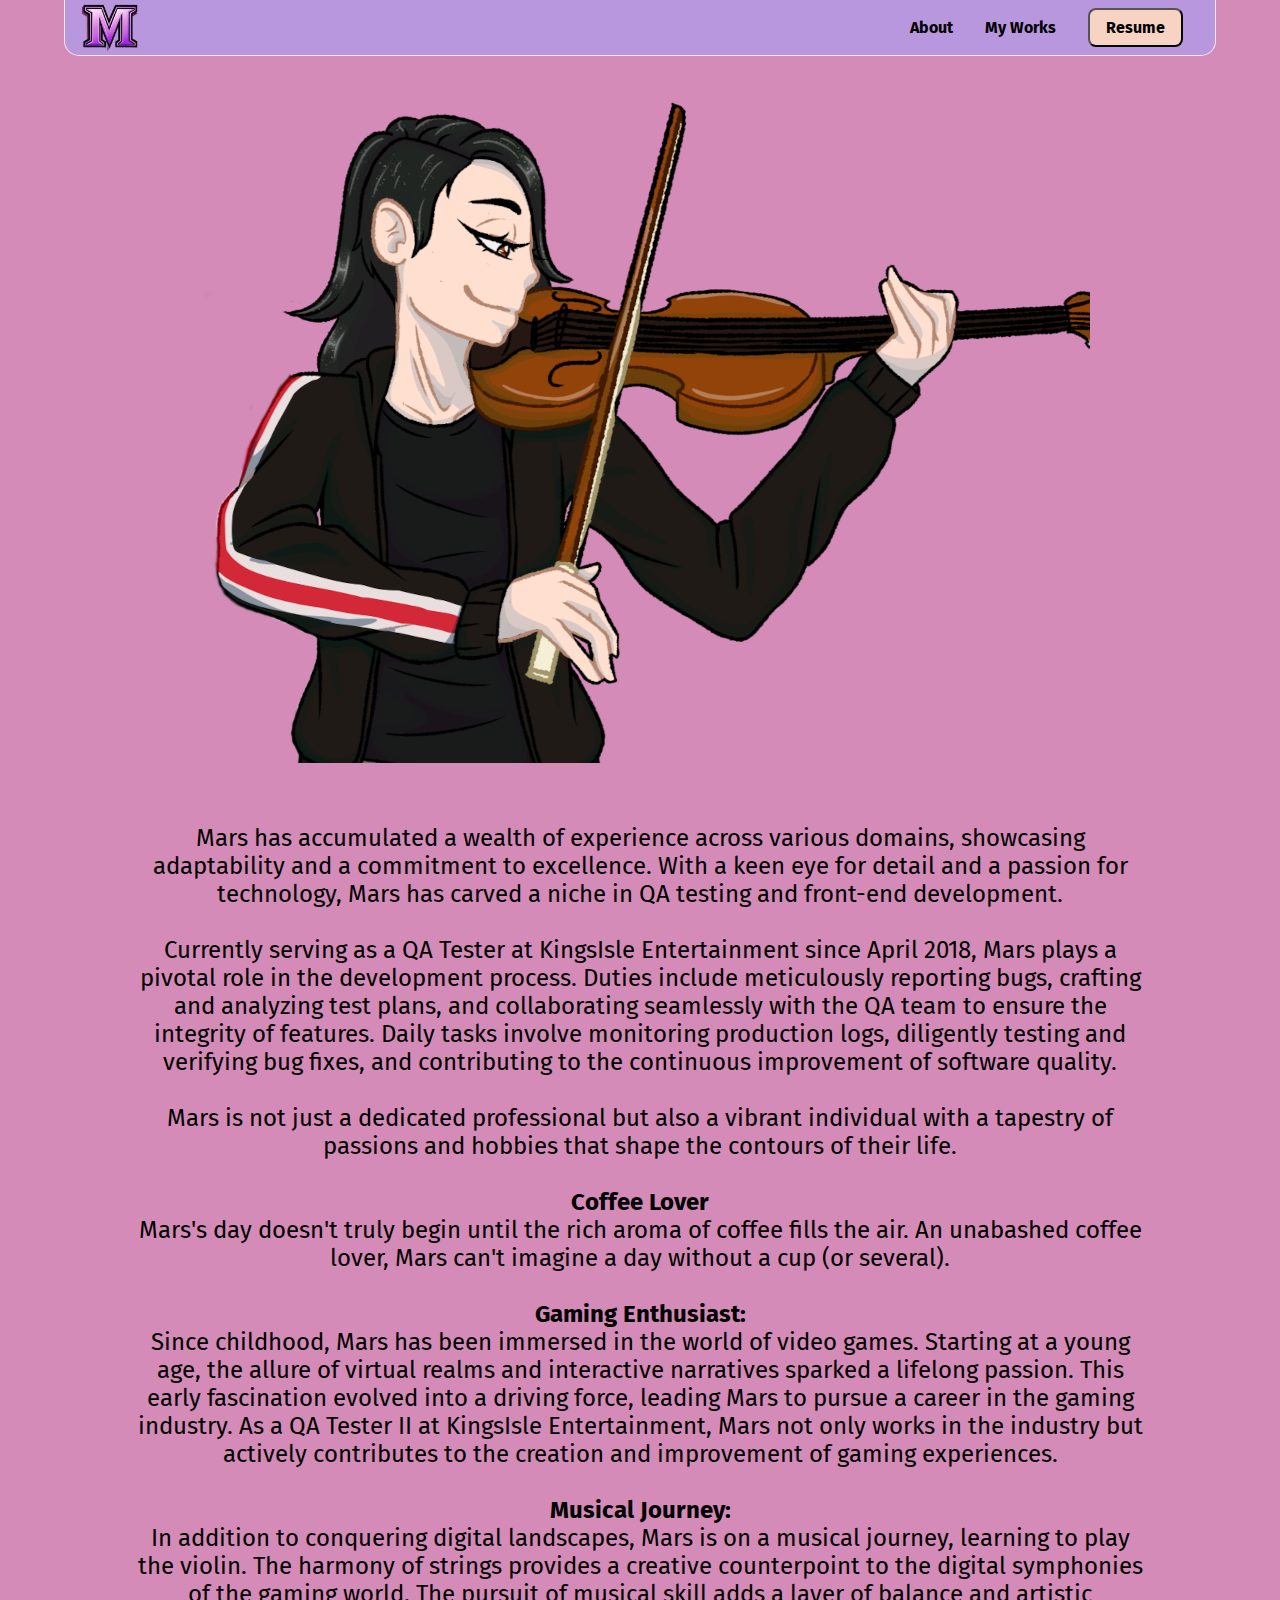
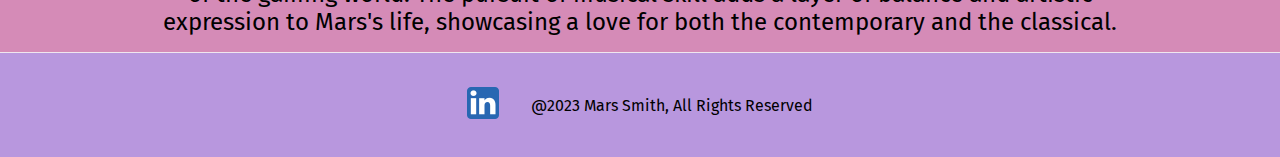
==== about/index.html @ d43782eb "Adding files for portfolio website" ====
<!DOCTYPE html>
<html lang="en">

<head>
	<meta charset="UTF-8" />
	<meta name="viewport" content="width=device-width, initial-scale=1.0" />
	<meta http-equiv="X-UA-Compatible" content="ie=edge" />
	<title>Mars Smith, Web Design and Development</title>
	<link rel="icon" type="image/x-icon" href="../images/favicon.ico" />
	<link rel="stylesheet" href="../shared.css" />
	<link rel="stylesheet" href="about.css" />
	<link rel="preconnect" href="https://fonts.googleapis.com" />
	<link rel="preconnect" href="https://fonts.gstatic.com" crossorigin />
	<link href="https://fonts.googleapis.com/css2?family=Fira+Sans&display=swap" rel="stylesheet" />
</head>

<body>
	<div class="backdrop"></div>
	<header class="main-header">
		<div>
			<button class="hamburger-icon">
				<span class="hamburger-icon__bar"></span>
				<span class="hamburger-icon__bar"></span>
				<span class="hamburger-icon__bar"></span>
			</button>
			<a href="../index.html" class="logo">
				<img src="../images/letterMLogoNoBackground.png" alt="The letter M logo" />
			</a>
		</div>
		<nav class="main-nav">
			<ul class="main-nav__items">
				<li class="main-nav__item">
					<a href="about/index.html">About</a>
				</li>
				<li class="main-nav__item">
					<a href="../my-works/index.html">My Works</a>
				</li>
				<li class="main-nav__item main-nav__item--cta">
					<button onclick="location.href='../resume/Mars-Smith-Resume.pdf';">Resume</button>
				</li>
			</ul>
		</nav>
	</header>
	<nav class="mobile-nav">
		<ul class="mobile-nav__items">
			<li class="mobile-nav__item">
				<a href="about/index.html">About</a>
			</li>
			<li class="mobile-nav__item">
				<a href="../my-works/index.html">My Works</a>
			</li>
			<li class="mobile-nav__item mobile-nav__item--cta">
				<button onclick="location.href='../resume/Mars-Smith-Resume.pdf';">Resume</button>
			</li>
		</ul>
	</nav>
	<main>
		<div class="about-image"></div>
		<div class="about-description">
			<p>
				Mars has accumulated a wealth of experience across various domains, showcasing adaptability and a
				commitment to excellence. With a keen eye for detail and a passion for technology, Mars has carved a
				niche in QA testing and front-end development.

				<br>
				<br>

				Currently serving as a QA Tester at KingsIsle Entertainment since April 2018, Mars plays a pivotal role
				in the development process. Duties include meticulously reporting bugs, crafting and analyzing test
				plans, and collaborating seamlessly with the QA team to ensure the integrity of features. Daily tasks
				involve monitoring production logs, diligently testing and verifying bug fixes, and contributing to the
				continuous improvement of software quality.

				<br>
				<br>

				Mars is not just a dedicated professional but also a vibrant individual with a tapestry of passions and
				hobbies that shape the contours of their life.

				<br>
				<br>

				<strong>Coffee Lover</strong>
				<br>

				Mars's day doesn't truly begin until the rich aroma of coffee fills the air. An unabashed coffee
				lover, Mars can't imagine a day without a cup (or several).
				<br>
				<br>

				<strong>Gaming Enthusiast:</strong>
				<br>

				Since childhood, Mars has been immersed in the world of video games. Starting at a young age, the allure
				of virtual realms and interactive narratives sparked a lifelong passion. This early fascination evolved
				into a driving force, leading Mars to pursue a career in the gaming industry. As a QA Tester II at
				KingsIsle Entertainment, Mars not only works in the industry but actively contributes to the creation
				and improvement of gaming experiences.
				<br>
				<br>

				<strong>Musical Journey:</strong>
				<br>

				In addition to conquering digital landscapes, Mars is on a musical journey, learning to play the violin.
				The harmony of strings provides a creative counterpoint to the digital symphonies of the gaming world.
				The pursuit of musical skill adds a layer of balance and artistic expression to Mars's life, showcasing
				a love for both the contemporary and the classical.
			</p>
		</div>
	</main>
	<footer class="main-footer">
		<nav>
			<ul class="main-footer__links">
				<li class="main-footer__link">
					<a href="https://www.linkedin.com/in/mars-smith-64380a56/">
						<img src="../images/32w_linkedin logo_icon.png" alt="linkedin logo">
					</a>
				</li>
				<li class="main-footer__link">
					<p>@2023 Mars Smith, All Rights Reserved</p>
				</li>
			</ul>
		</nav>
	</footer>
	<script src="../shared.js"></script>
</body>

</html>
---- shared.css ----
/* Everything except the rules in the media queries are for mobile view. */

* {
	margin: 0;
	padding: 0;
	box-sizing: border-box;
}

html {
	height: 100vh;
	font-size: 1rem;
	font-family: "Fira Sans", sans-serif;
}

li {
	list-style: none;
}

a {
	text-decoration: none;
}

body {
	min-height: 100vh;
	background-color: #d58bb7;
	display: grid;
	grid-template-rows: 3.5rem auto fit-content(8rem);
	grid-template-areas:
		"header"
		"main"
		"footer";
}

.backdrop {
	display: none;
	position: absolute;
	opacity: 0;
	transition: opacity 0.2s linear;
	top: 0;
	left: 0;
	z-index: 100;
	width: 100vw;
	height: 100vh;
	background: rgba(0, 0, 0, 0.7);
}

.main-header {
	width: 100%;
	position: sticky;
	top: 0;
	left: 4%;
	margin: 0 auto;
	background: #b897de;
	padding: 0.5rem 1rem;
	z-index: 60;
	display: flex;
	align-items: center;
	justify-content: space-between;
	border: 1px #f0e6ef solid;
	border-top: 0px;
	border-left: 0px;
	border-right: 0px;
	grid-area: header;
}

.logo {
	color: #f0e6ef;
	text-decoration: none;
	font-weight: bold;
}

.logo img {
	height: 3rem;
	vertical-align: middle;
}

/* don't want this to display because should show the mobile menu */
.main-nav {
	display: none;
}

.main-nav__items {
	margin: 0;
	padding: 0;
	list-style: none;
	display: flex;
}

.main-nav__item {
	margin: 0 1rem;
}

.main-nav__item a,
.mobile-nav__item a {
	text-decoration: none;
	color: black;
	font-weight: bold;
	padding: 0.2rem 0;
}

.main-nav__item a:hover,
.main-nav__item a:active {
	color: white;
	border-bottom: 5px solid white;
}

.main-nav__item--cta button,
.mobile-nav__item--cta button {
	color: black;
	background: #f7d3c4;
	font-family: Fira Sans;
	font-size: 1rem;
	font-weight: bold;
	padding: 0.5rem 1rem;
	border-radius: 8px;
}

.main-nav__item--cta button:hover,
.main-nav__item--cta button:active,
.mobile-nav__item--cta button:hover,
.mobile-nav__item--cta button:active {
	color: black;
	background: white;
	border: none;
}

.mobile-nav {
	display: none;
	position: fixed;
	z-index: 101;
	width: 55%;
	/* top: 40px; */
	left: 0;
	background-image: radial-gradient(ellipse at center, rgba(167, 84, 214, 0.9) 0%, rgba(230, 88, 194, 0.9));
	height: 100vh;
	transform: translateX(3rem);
	transition: opacity 500ms ease-in, transform 500ms ease-in;
}

.mobile-nav__items {
	width: 90%;
	height: 100%;
	list-style: none;
	margin: 0 auto;
	padding: 0;
	display: flex;
	flex-direction: column;
	justify-content: center;
	align-items: center;
}

.mobile-nav__item {
	margin: 1rem 0;
}

.mobile-nav__item a,
.mobile-nav__item button {
	font-size: 1.5rem;
}

.hamburger-icon {
	width: 3rem;
	background: transparent;
	border: none;
	cursor: pointer;
	margin: 20px;
	vertical-align: middle;
}

.hamburger-icon:focus {
	outline: none;
}

.hamburger-icon__bar {
	width: 100%;
	height: 0.2rem;
	background: black;
	display: block;
	margin: 0.6rem 0;
}

main {
	grid-area: main;
}

.main-footer {
	font-size: 1rem;
	position: relative;
	height: 105px;
	background: #b897de;
	padding: 1rem;
	text-align: center;
	border-top: #f0e6ef 1px solid;
	grid-area: footer;
}

.main-footer__links {
	list-style: none;
	margin: 0;
	padding: 0;
	display: flex;
	flex-direction: column;
	align-items: center;
}

.main-footer__link {
	margin: 0.5rem 0;
}

.main-footer__link a {
	color: black;
	text-decoration: none;
}

.main-footer__link a:hover,
.main-footer__link a:active {
	color: #ccc;
}

.open {
	display: block !important;
	opacity: 1 !important;
	transform: translateY(0) !important;
}

/* for desktop view */
@media (min-width: 68rem) {
	.main-header {
		width: 90%;
		border: 1px #f0e6ef solid;
		border-top: 0px;
		border-radius: 0 0 15px 15px;
	}

	.main-nav__items {
		align-items: center;
	}

	.main-nav__item--cta button:hover {
		cursor: pointer;
	}

	.hamburger-icon {
		display: none;
	}

	.main-nav {
		display: flex;
	}

	.main-footer {
		position: relative;
		display: flex;
		flex-direction: row;
		justify-content: center;
		align-items: center;
	}

	.main-footer__link {
		margin: 0 1rem;
	}

	.main-footer__links {
		flex-direction: row;
		justify-content: center;
	}
}
---- about/about.css ----
/* Everything except the rules in the media queries are for mobile view. */

main {
	display: flex;
	flex-direction: column;
	justify-content: space-evenly;
	align-items: center;
}

.about-image {
	background-image: url(../images/280w-me-violin.png);
	background-repeat: no-repeat;
	background-position: center;
	text-align: center;
	margin: 1rem;
	height: 13rem;
	width: 90%;
}

.about-description {
	text-align: center;
	width: 90%;
	margin: 1rem;
	max-width: 63rem;
	font-size: 1.5rem;
}

/* For tablet view */
@media screen and (max-width: 68rem) and (min-width: 40rem) {
	.about-image {
		background-image: url(../images/640w-me-violin.png);
		height: 635px;
	}

}

/* for desktop view */
@media (min-width: 68rem) {
	.about-image {
		background-image: url(../images/900w-me-violin.png);
		background-repeat: no-repeat;
		background-position: center;
		text-align: center;
		margin: 1rem;
		height: 720px;
		width: 90%;
	}
}
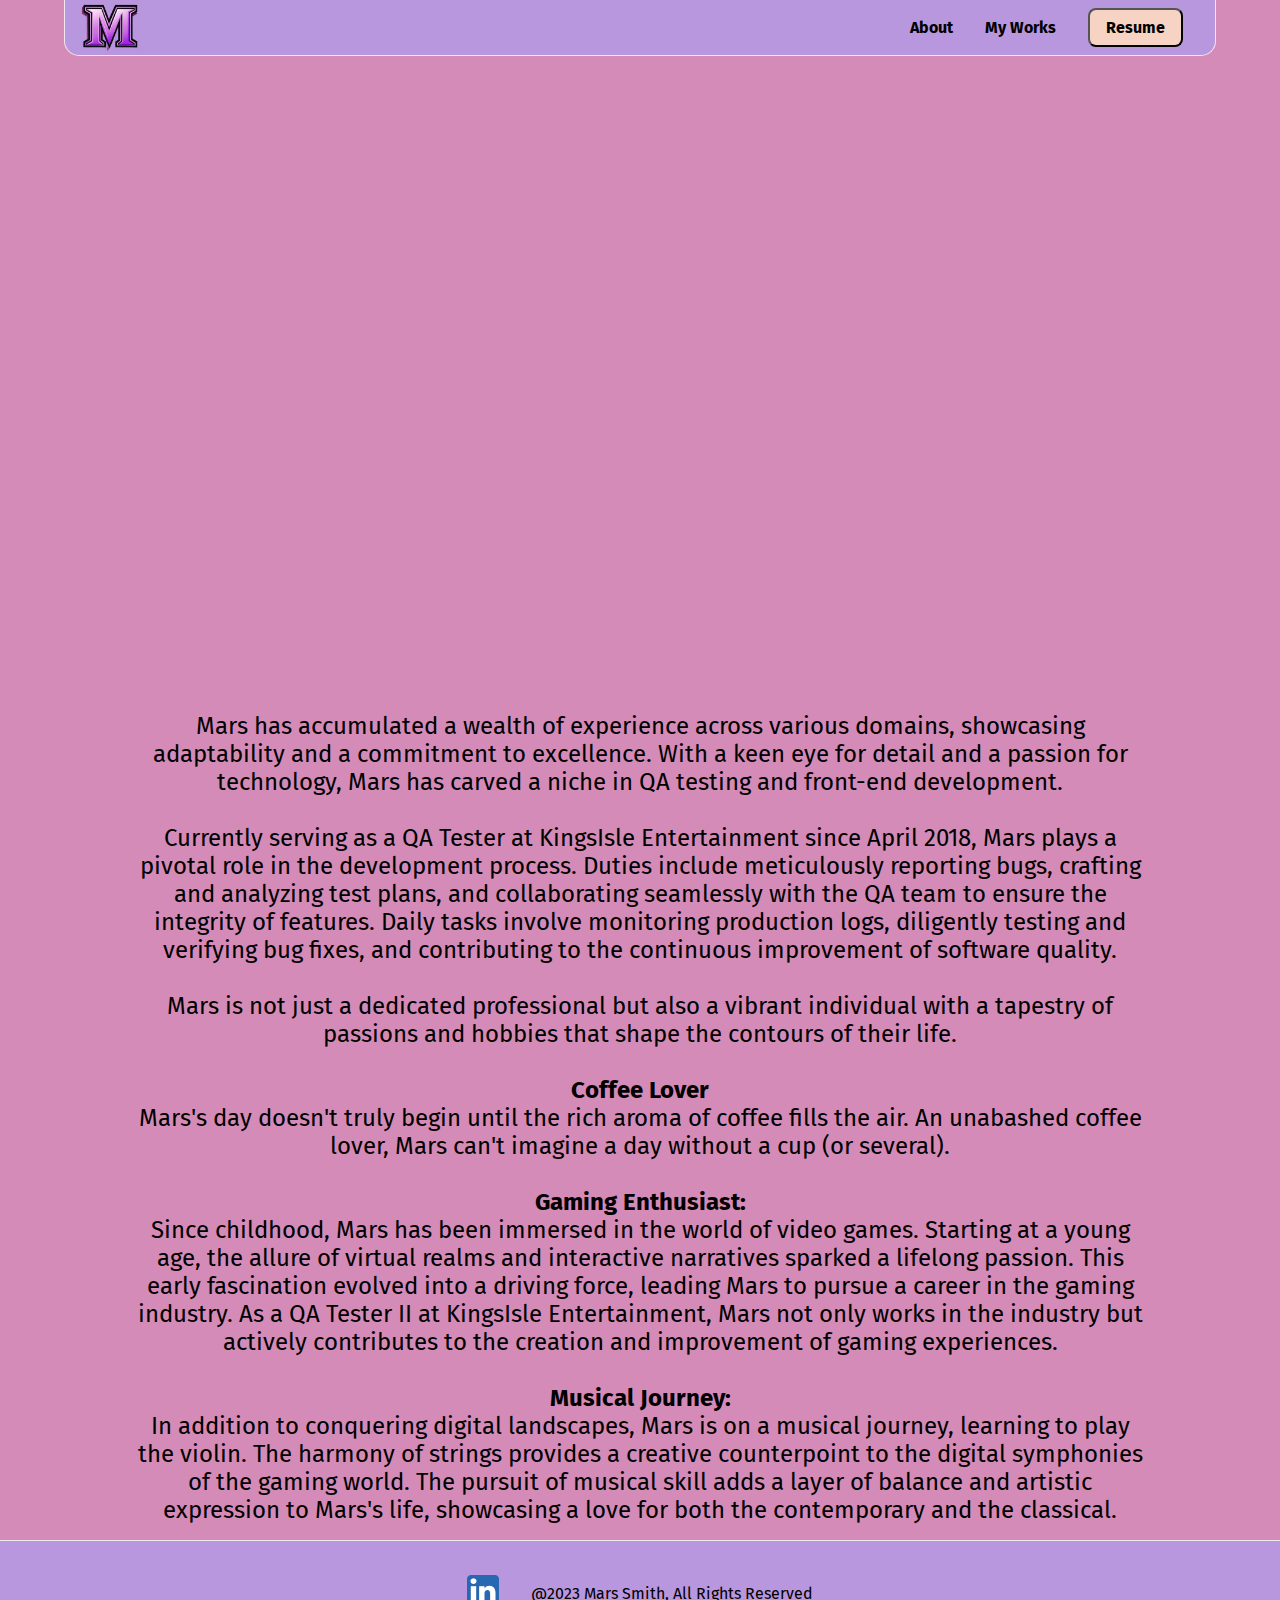
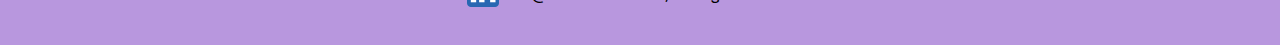
==== commit 8422bed8: "Updating about section files" ====
--- a/about/index.html
+++ b/about/index.html
@@ -30,7 +30,7 @@
 		<nav class="main-nav">
 			<ul class="main-nav__items">
 				<li class="main-nav__item">
-					<a href="about/index.html">About</a>
+					<a href="index.html">About</a>
 				</li>
 				<li class="main-nav__item">
 					<a href="../my-works/index.html">My Works</a>
@@ -44,7 +44,7 @@
 	<nav class="mobile-nav">
 		<ul class="mobile-nav__items">
 			<li class="mobile-nav__item">
-				<a href="about/index.html">About</a>
+				<a href="index.html">About</a>
 			</li>
 			<li class="mobile-nav__item">
 				<a href="../my-works/index.html">My Works</a>
--- a/about/about.css
+++ b/about/about.css
@@ -8,12 +8,12 @@
 }
 
 .about-image {
-	background-image: url(../images/280w-me-violin.png);
+	background-image: url(../images/280w-Mars-violin.png);
 	background-repeat: no-repeat;
 	background-position: center;
 	text-align: center;
 	margin: 1rem;
-	height: 13rem;
+	height: 12rem;
 	width: 90%;
 }
 
@@ -28,8 +28,8 @@
 /* For tablet view */
 @media screen and (max-width: 68rem) and (min-width: 40rem) {
 	.about-image {
-		background-image: url(../images/640w-me-violin.png);
-		height: 635px;
+		background-image: url(../images/640w-Mars-violin.png);
+		height: 28rem;
 	}
 
 }
@@ -37,12 +37,12 @@
 /* for desktop view */
 @media (min-width: 68rem) {
 	.about-image {
-		background-image: url(../images/900w-me-violin.png);
+		background-image: url(../images/900w-Mars-violin.png);
 		background-repeat: no-repeat;
 		background-position: center;
 		text-align: center;
 		margin: 1rem;
-		height: 720px;
+		height: 38rem;
 		width: 90%;
 	}
 }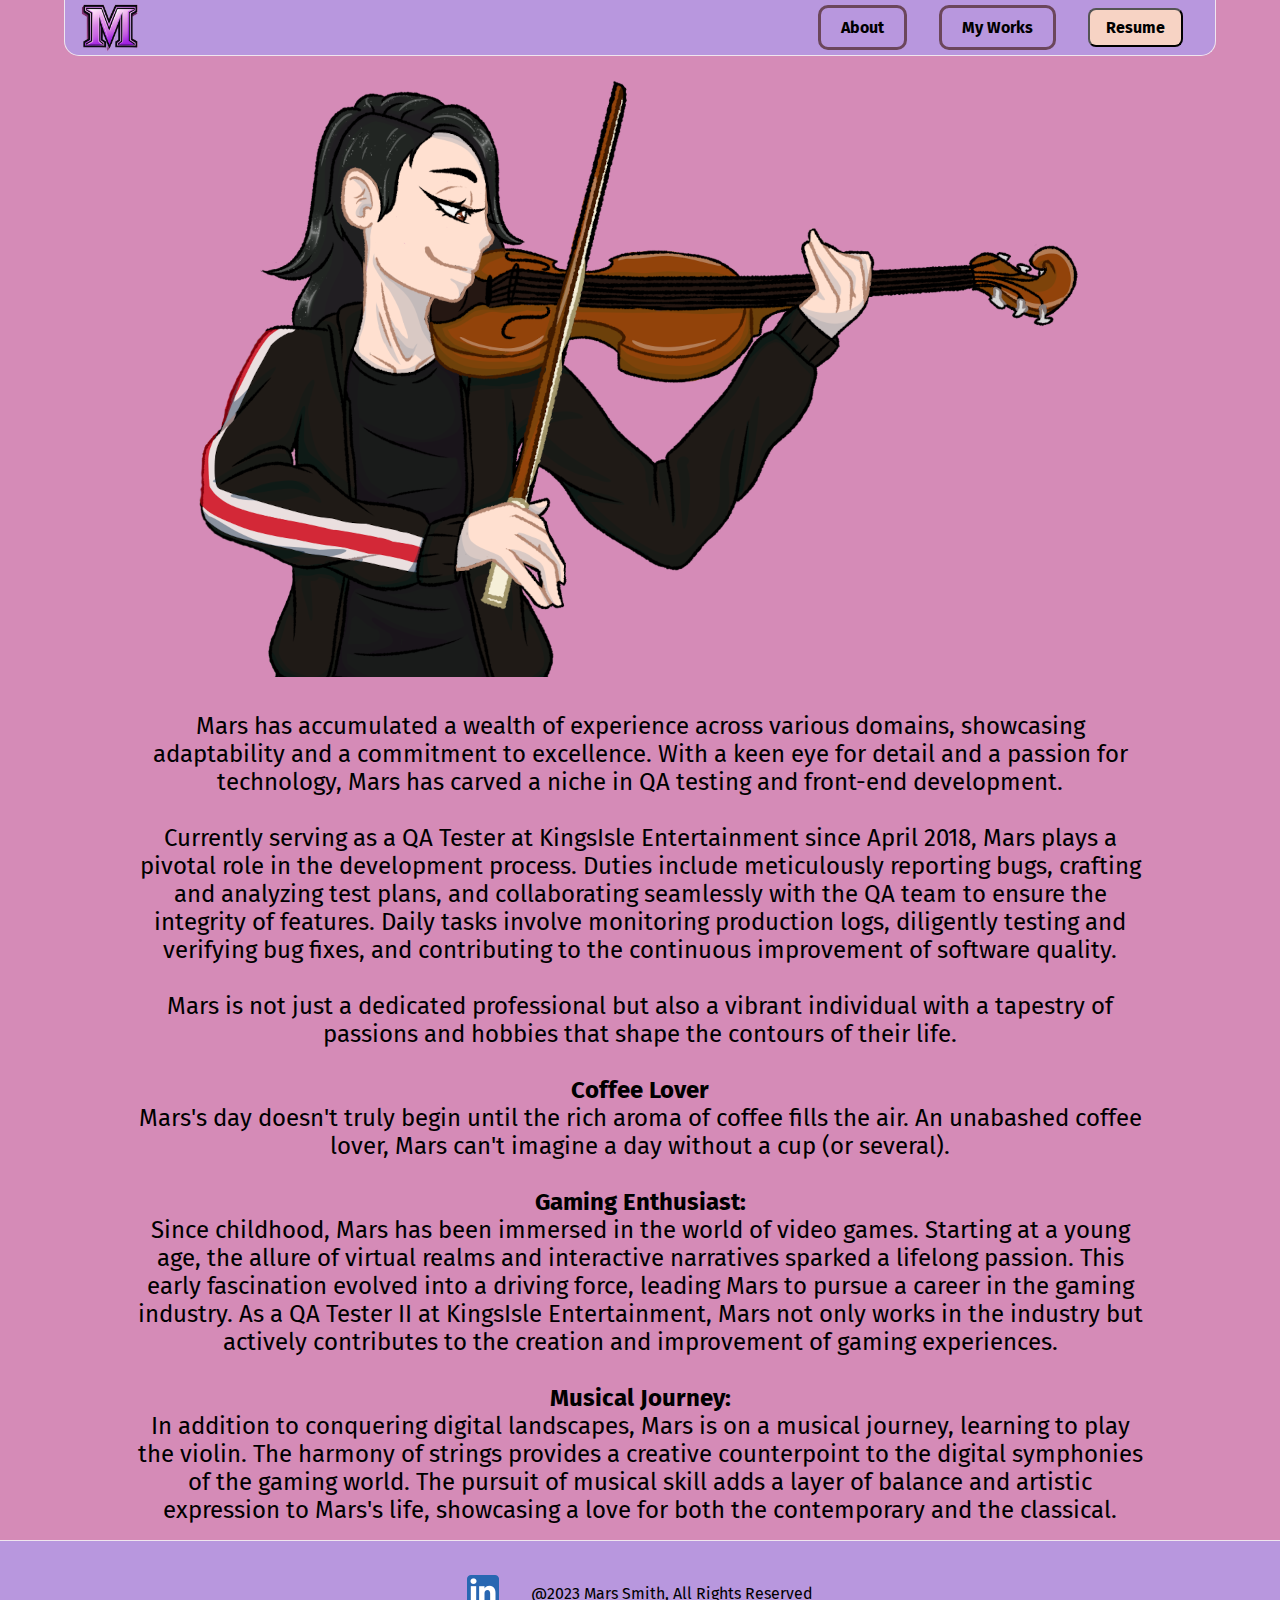
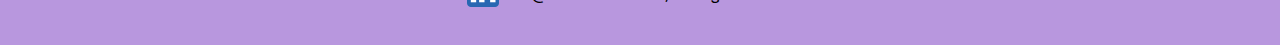
==== commit c39293c0: "Added button class to about page" ====
--- a/about/index.html
+++ b/about/index.html
@@ -29,10 +29,10 @@
 		</div>
 		<nav class="main-nav">
 			<ul class="main-nav__items">
-				<li class="main-nav__item">
+				<li class="main-nav__item button">
 					<a href="index.html">About</a>
 				</li>
-				<li class="main-nav__item">
+				<li class="main-nav__item button">
 					<a href="../my-works/index.html">My Works</a>
 				</li>
 				<li class="main-nav__item main-nav__item--cta">
@@ -126,4 +126,4 @@
 	<script src="../shared.js"></script>
 </body>
 
-</html>+</html>
--- a/shared.css
+++ b/shared.css
@@ -44,6 +44,27 @@
 	background: rgba(0, 0, 0, 0.7);
 }
 
+.button {
+	/* display: inline-block; */
+	text-decoration: none;
+	padding: 10px 20px;
+	border: 3px solid #6b465b;
+	border-radius: 10px;
+
+}
+
+.button:hover {
+	animation: pulsate 1s ease-in-out;
+}
+
+@keyframes pulsate {
+	0% {
+		box-shadow:
+			0 0 25px #ffd8ef,
+			0 0 50px #60515a;
+	}
+}
+
 .main-header {
 	width: 100%;
 	position: sticky;
@@ -100,8 +121,8 @@
 
 .main-nav__item a:hover,
 .main-nav__item a:active {
-	color: white;
-	border-bottom: 5px solid white;
+/*	color: white;
+	border-bottom: 5px solid white; */
 }
 
 .main-nav__item--cta button,
@@ -121,7 +142,7 @@
 .mobile-nav__item--cta button:active {
 	color: black;
 	background: white;
-	border: none;
+	border: white 2px solid;
 }
 
 .mobile-nav {
@@ -264,4 +285,4 @@
 		flex-direction: row;
 		justify-content: center;
 	}
-}+}
